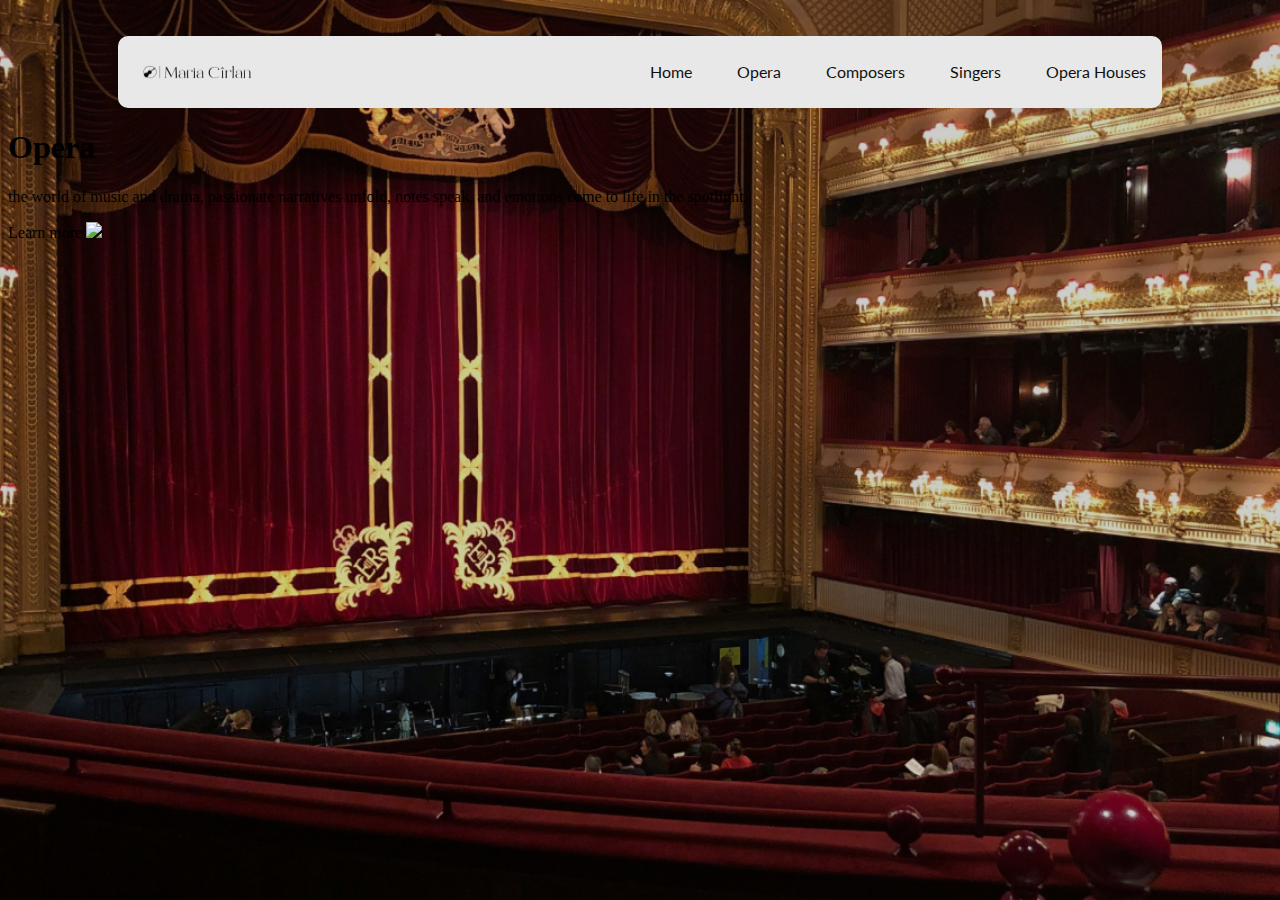
==== index.html @ 40dc4742 "Update index.html" ====
<!DOCTYPE html>
<html lang='en'>
<head>
	<!-- page title -->
	<title>Title</title>
	<!-- set character and configure view for mobile devices -->
	<meta charset="UTF-8">
	<meta name="viewport" content="width=device-width, initial-scale=1.0">
	<!-- style for page -->
	<link rel="stylesheet" href="/assets/css/style.css">
</head>
<body>
<!-- container element -->
<!-- navigation bar -->
<nav class='navigation-bar'>
	<!-- logo for navigation -->
	<img src='assets/images/logo.png' class='logo'>
	<!-- list for navigation -->
	<div class='navigation-link'>
		<ul>
			<li class='list'>
				<a href='#' class="active">Home</a>
			</li>
			<li class='list'>
				<a href='#'>Opera</a>
			</li>
			<li class='list'>
				<a href='#'>Composers</a>
			</li>
			<li class='list'>
				<a href='#'>Singers</a>
			</li>
			<li class='list'>
				<a href='#'> Opera Houses</a>
			</li>
		</ul>
	</div>
</nav>
<!-- home section -->
<div class="home">
	<div class="text">
		<h1 class="title">Opera</h1>
<p class="paragraf">the world of music and drama, passionate narratives unfold, notes speak, and emotions come to life in the spotlight.</p> 
	</div>
	
<div class="button">
	<span>Learn more</span>
	<img src="/assets/images/Vector.png" >
</div>
</div>
</body> 
</html>
---- assets/css/style.css ----
/* import google font */
@import url('https://fonts.googleapis.com/css2?family=Lato:ital,wght@0,100;0,300;0,400;0,700;0,900;1,100;1,300;1,400;1,700;1,900&display=swap');
body{
    background: url("/assets/images/background.png") fixed center no-repeat;
    background-size: cover;
}
.navigation-bar{
    display: flex;
    justify-content: center;
    align-items: center;
    margin: 36px auto 0 auto;
    width: 80%;
    background: #E8E8E8;
    border-radius: 10px;
    padding: 10px 16px;
}
.navigation-bar .logo{
    width: 124px;
    height: 16px;
}
.navigation-bar .logo,.navigation-bar .navigation-link{display: flex}

.navigation-link{
    flex-direction: column;
    justify-content: center;
    margin-left:auto ;
}
.navigation-link ul {
    display: flex;
    justify-content: space-between;
    gap: 45px;
}
.navigation-link ul li{
    list-style: none;
}
.navigation-link ul li a {
    color: #111111;
    font-family: "Lato", sans-serif;
    font-size: 16px;
    text-decoration: none;
}
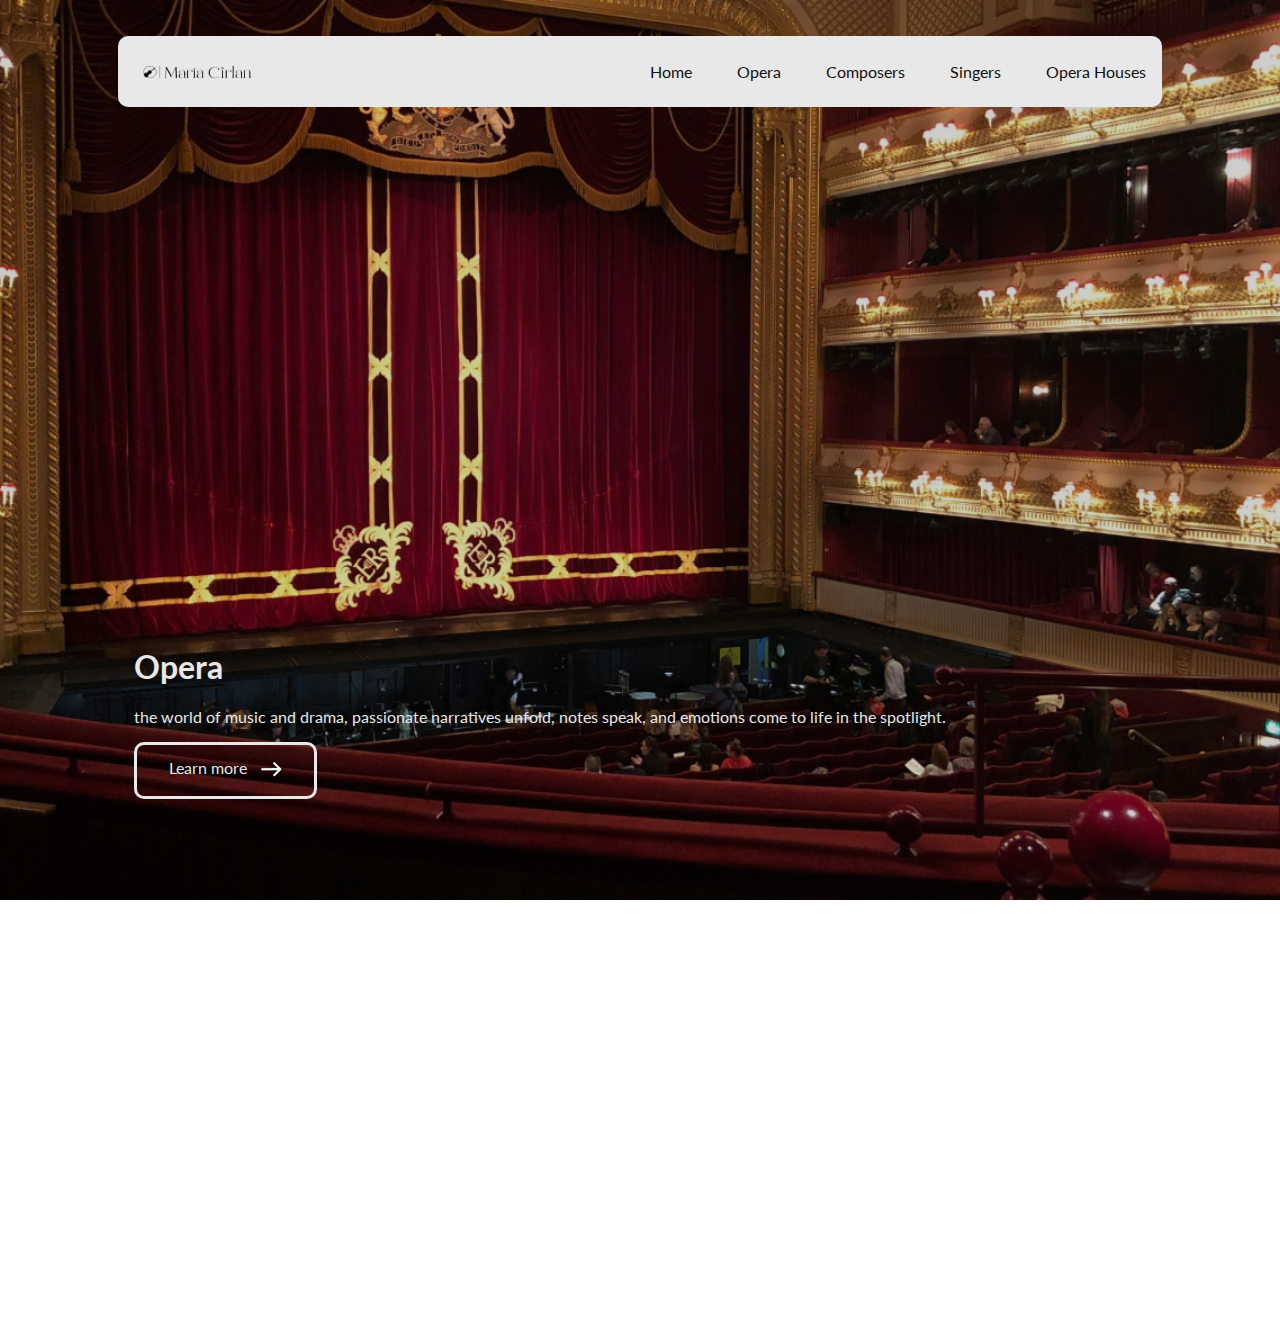
==== commit 1bd92907: "Update index.html" ====
--- a/index.html
+++ b/index.html
@@ -2,7 +2,7 @@
 <html lang='en'>
 <head>
 	<!-- page title -->
-	<title>Title</title>
+	<title>Opera</title>
 	<!-- set character and configure view for mobile devices -->
 	<meta charset="UTF-8">
 	<meta name="viewport" content="width=device-width, initial-scale=1.0">
--- a/assets/css/style.css
+++ b/assets/css/style.css
@@ -1,5 +1,8 @@
 /* import google font */
 @import url('https://fonts.googleapis.com/css2?family=Lato:ital,wght@0,100;0,300;0,400;0,700;0,900;1,100;1,300;1,400;1,700;1,900&display=swap');
+*{
+    font-family: "Lato", sans-serif;
+}
 body{
     background: url("/assets/images/background.png") fixed center no-repeat;
     background-size: cover;
@@ -39,3 +42,31 @@
     font-size: 16px;
     text-decoration: none;
 }
+
+.home {
+    width: 80%;
+    justify-content: center;
+    margin: 60vh auto;
+    gap: 40px; /* Modificăm gap-ul la 40px */
+}
+.home .text{
+    color:#E8E8E8 ;
+    gap: 20px;
+}
+.home .button{
+    color:#E8E8E8 ;
+    padding: 16px 32px;
+    border: solid #E8E8E8;
+    width:max-content;
+    border-radius: 10px;
+    justify-content: center;
+}
+.home .button span{
+    position: relative;
+    top: -3px;
+    justify-content: center;
+    align-items: center;
+}
+.home .button img{
+    margin: auto auto auto 10px;
+}
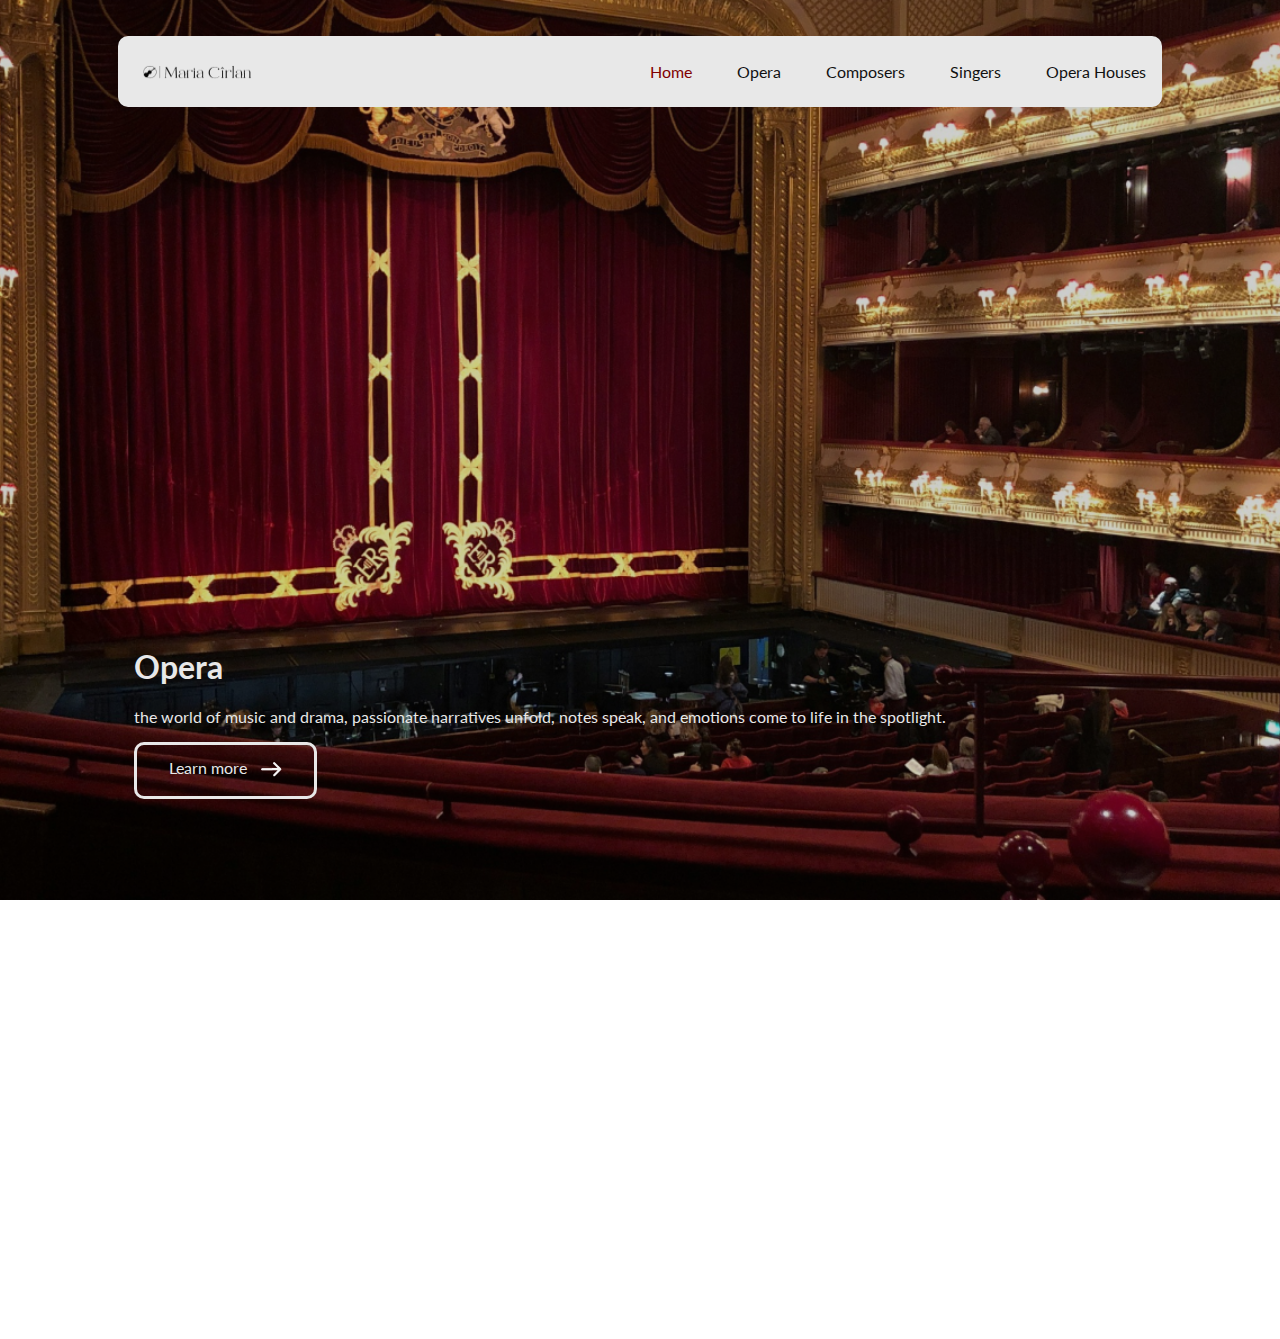
==== commit 9e7ea865: "Update index.html" ====
--- a/index.html
+++ b/index.html
@@ -25,7 +25,7 @@
 				<a href='#'>Opera</a>
 			</li>
 			<li class='list'>
-				<a href='#'>Composers</a>
+				<a href='/pages/composers.html'>Composers</a>
 			</li>
 			<li class='list'>
 				<a href='#'>Singers</a>
--- a/assets/css/style.css
+++ b/assets/css/style.css
@@ -6,6 +6,7 @@
 body{
     background: url("/assets/images/background.png") fixed center no-repeat;
     background-size: cover;
+    overflow: hidden;
 }
 .navigation-bar{
     display: flex;
@@ -35,6 +36,10 @@
 }
 .navigation-link ul li{
     list-style: none;
+}
+
+.navigation-link ul li .active{
+        color:#800000;
 }
 .navigation-link ul li a {
     color: #111111;
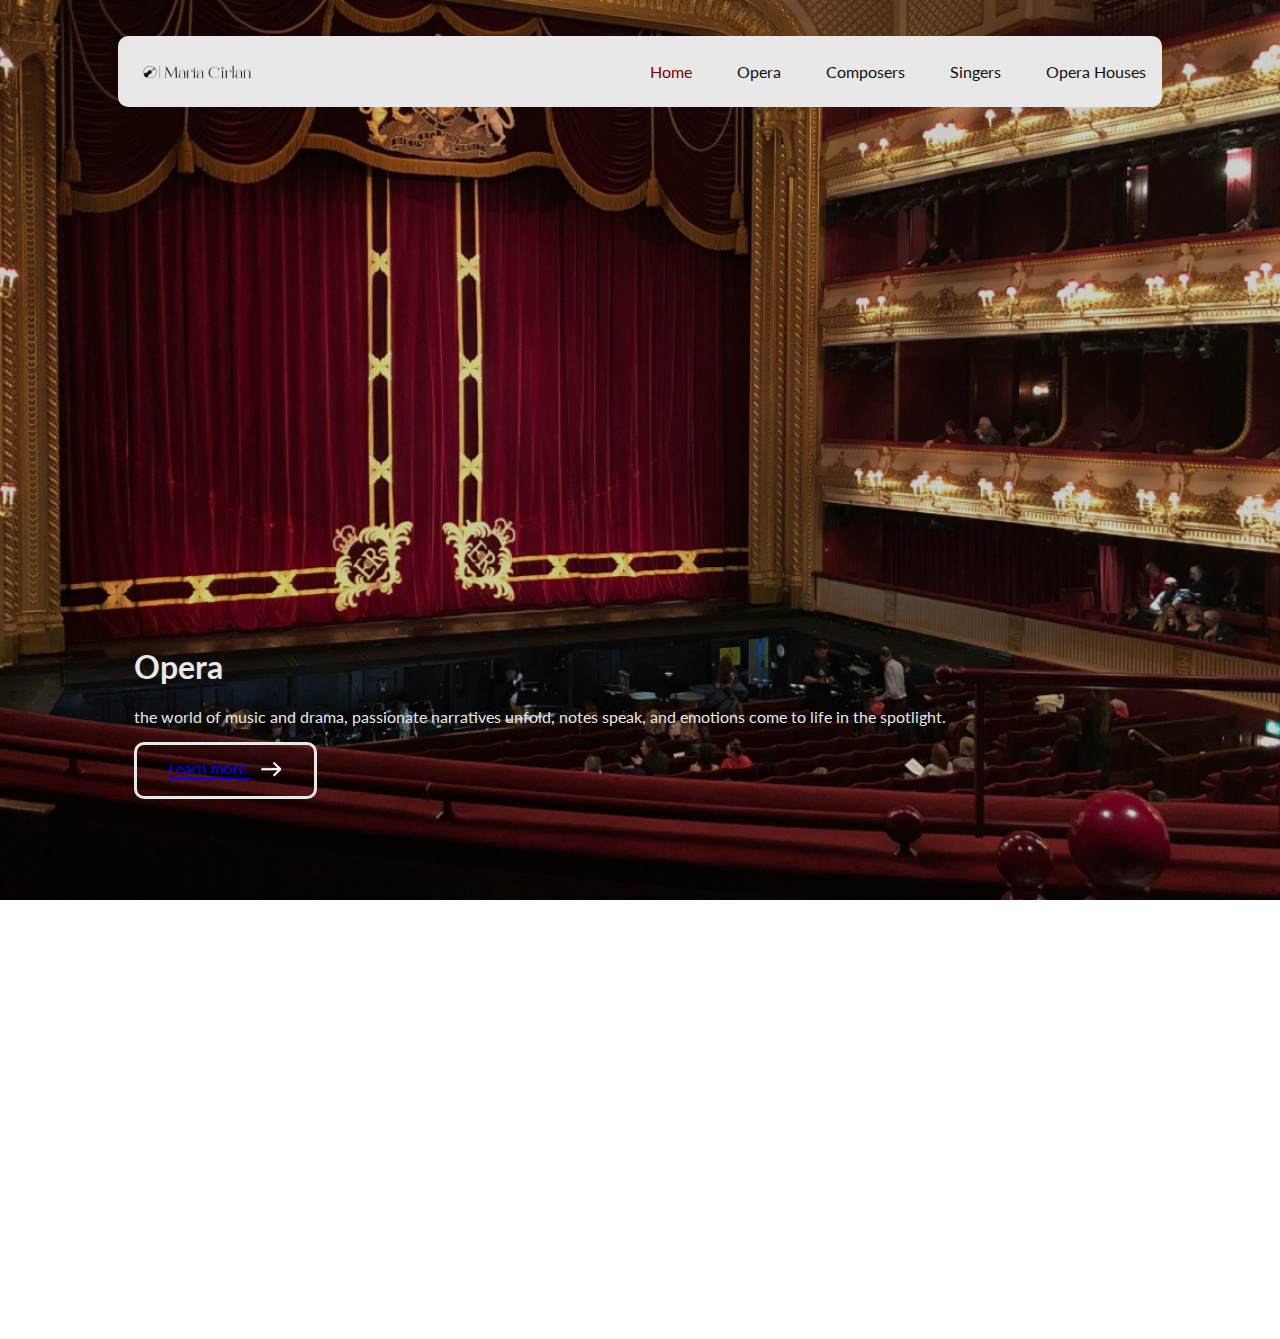
==== commit efd9d25a: "Update index.html" ====
--- a/index.html
+++ b/index.html
@@ -2,12 +2,12 @@
 <html lang='en'>
 <head>
 	<!-- page title -->
-	<title>Opera</title>
+	<title>Home</title>
 	<!-- set character and configure view for mobile devices -->
-	<meta charset="UTF-8">
-	<meta name="viewport" content="width=device-width, initial-scale=1.0">
+	<meta charset='UTF-8'>
+	<meta name='viewport' content='width=device-width, initial-scale=1.0'>
 	<!-- style for page -->
-	<link rel="stylesheet" href="/assets/css/style.css">
+	<link rel='stylesheet' href='/assets/css/style.css'>
 </head>
 <body>
 <!-- container element -->
@@ -19,34 +19,37 @@
 	<div class='navigation-link'>
 		<ul>
 			<li class='list'>
-				<a href='#' class="active">Home</a>
+				<a href='#' class='active'>Home</a>
 			</li>
 			<li class='list'>
-				<a href='#'>Opera</a>
+				<a href='/pages/opera.html'>Opera</a>
 			</li>
 			<li class='list'>
 				<a href='/pages/composers.html'>Composers</a>
 			</li>
 			<li class='list'>
-				<a href='#'>Singers</a>
+				<a href='/pages/singers.html'>Singers</a>
 			</li>
 			<li class='list'>
-				<a href='#'> Opera Houses</a>
+				<a href='/pages/housers.html'> Opera Houses</a>
 			</li>
 		</ul>
 	</div>
 </nav>
 <!-- home section -->
-<div class="home">
-	<div class="text">
-		<h1 class="title">Opera</h1>
-<p class="paragraf">the world of music and drama, passionate narratives unfold, notes speak, and emotions come to life in the spotlight.</p> 
+<div class='home'>
+	<div class='text'>
+		<h1 class='title'>Opera</h1>
+		<p class='paragraf'>the world of music and drama, passionate narratives unfold, notes speak, and emotions come to
+			life in the spotlight.</p>
 	</div>
 	
-<div class="button">
-	<span>Learn more</span>
-	<img src="/assets/images/Vector.png" >
+	<div class='button'>
+		<a href="/pages/opera.html">
+			<span>Learn more</span>
+		<img src='/assets/images/Vector.png'>
+		</a>
+	</div>
 </div>
-</div>
-</body> 
+</body>
 </html>
--- a/assets/css/style.css
+++ b/assets/css/style.css
@@ -1,77 +1,91 @@
 /* import google font */
 @import url('https://fonts.googleapis.com/css2?family=Lato:ital,wght@0,100;0,300;0,400;0,700;0,900;1,100;1,300;1,400;1,700;1,900&display=swap');
-*{
-    font-family: "Lato", sans-serif;
-}
-body{
-    background: url("/assets/images/background.png") fixed center no-repeat;
-    background-size: cover;
-    overflow: hidden;
-}
-.navigation-bar{
-    display: flex;
-    justify-content: center;
-    align-items: center;
-    margin: 36px auto 0 auto;
-    width: 80%;
-    background: #E8E8E8;
-    border-radius: 10px;
-    padding: 10px 16px;
-}
-.navigation-bar .logo{
-    width: 124px;
-    height: 16px;
-}
-.navigation-bar .logo,.navigation-bar .navigation-link{display: flex}
 
-.navigation-link{
-    flex-direction: column;
-    justify-content: center;
-    margin-left:auto ;
-}
-.navigation-link ul {
-    display: flex;
-    justify-content: space-between;
-    gap: 45px;
-}
-.navigation-link ul li{
-    list-style: none;
+* {
+	font-family: "Lato", sans-serif;
 }
 
-.navigation-link ul li .active{
-        color:#800000;
+body {
+	background: url("/assets/images/background.png") fixed center no-repeat;
+	background-size: cover;
+	overflow: hidden;
 }
+
+.navigation-bar {
+	display: flex;
+	justify-content: center;
+	align-items: center;
+	margin: 36px auto 0 auto;
+	width: 80%;
+	background: #E8E8E8;
+	border-radius: 10px;
+	padding: 10px 16px;
+}
+
+.navigation-bar .logo {
+	width: 124px;
+	height: 16px;
+}
+
+.navigation-bar .logo, .navigation-bar .navigation-link {
+	display: flex
+}
+
+.navigation-link {
+	flex-direction: column;
+	justify-content: center;
+	margin-left: auto;
+}
+
+.navigation-link ul {
+	display: flex;
+	justify-content: space-between;
+	gap: 45px;
+}
+
+.navigation-link ul li {
+	list-style: none;
+}
+
+.navigation-link ul li .active {
+	color: #800000;
+}
+
 .navigation-link ul li a {
-    color: #111111;
-    font-family: "Lato", sans-serif;
-    font-size: 16px;
-    text-decoration: none;
+	color: #111111;
+	font-family: "Lato", sans-serif;
+	font-size: 16px;
+	text-decoration: none;
 }
 
 .home {
-    width: 80%;
-    justify-content: center;
-    margin: 60vh auto;
-    gap: 40px; /* Modificăm gap-ul la 40px */
+	width: 80%;
+	justify-content: center;
+	margin: 60vh auto;
+	gap: 40px; /* Modificăm gap-ul la 40px */
 }
-.home .text{
-    color:#E8E8E8 ;
-    gap: 20px;
+
+.home .text {
+	color: #E8E8E8;
+	gap: 20px;
 }
-.home .button{
-    color:#E8E8E8 ;
-    padding: 16px 32px;
-    border: solid #E8E8E8;
-    width:max-content;
-    border-radius: 10px;
-    justify-content: center;
+
+.home .button {
+	color: #E8E8E8;
+	padding: 16px 32px;
+	border: solid #E8E8E8;
+	width: max-content;
+	border-radius: 10px;
+	justify-content: center;
 }
-.home .button span{
-    position: relative;
-    top: -3px;
-    justify-content: center;
-    align-items: center;
+
+.home .button span {
+	position: relative;
+	top: -3px;
+	justify-content: center;
+	align-items: center;
 }
-.home .button img{
-    margin: auto auto auto 10px;
-}
+
+.home .button img {
+	margin: auto auto auto 10px;
+}